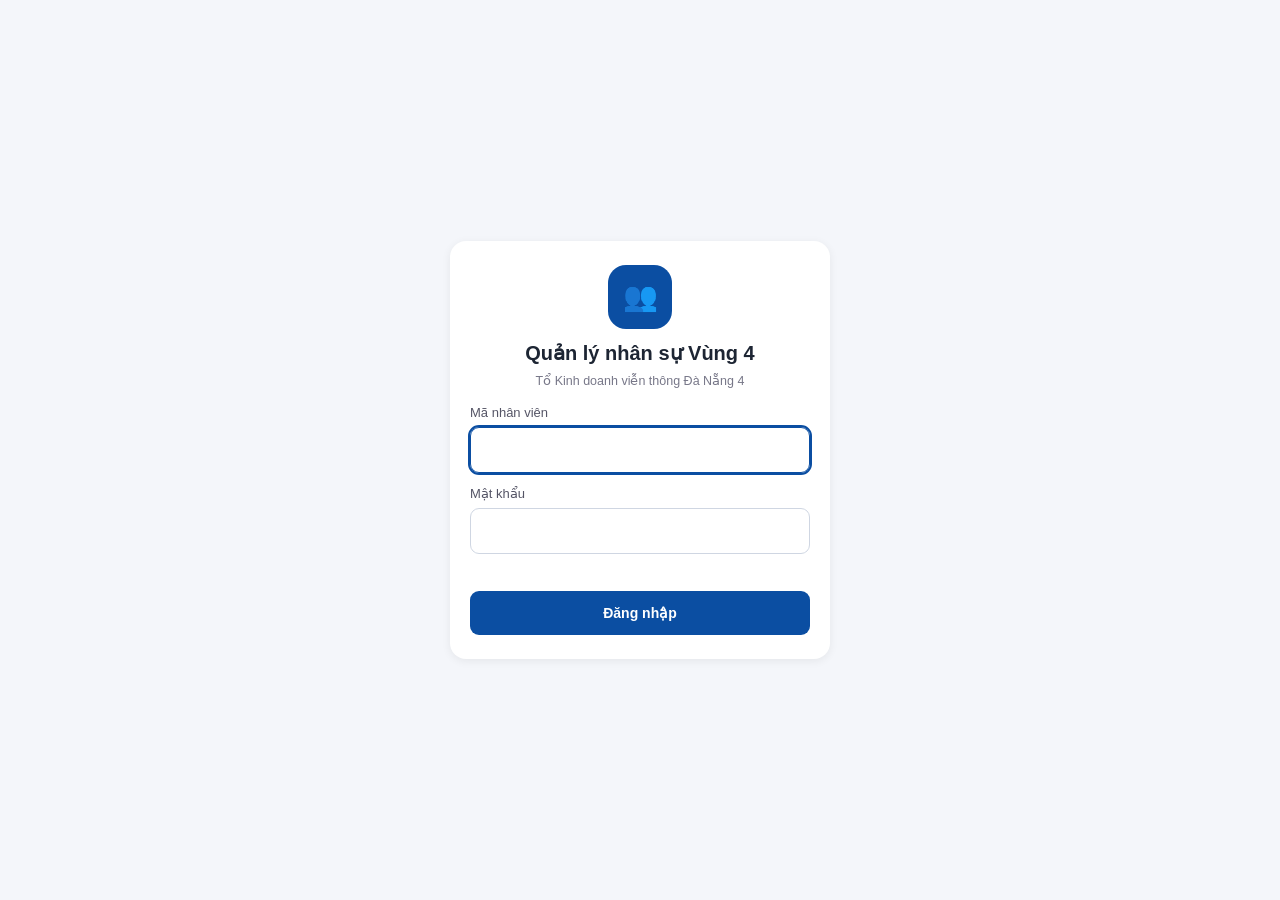
==== index.html @ 3102b497 "Trang Quản lý nhân sự Vùng 4 (giao diện) Co-Authored-By: Claude Opus 5.5 <noreply@anthropic.com> Cla" ====
<!doctype html>
<html lang="vi">
<head>
<meta charset="utf-8">
<meta name="viewport" content="width=device-width, initial-scale=1">
<title>Quản lý nhân sự Vùng 4</title>
<link rel="stylesheet" href="css/app.css">
</head>
<body>

<section id="man-dang-nhap" class="man" hidden>
  <form id="dn-form" class="hop" autocomplete="on" hidden>
    <div class="logo" aria-hidden="true">👥</div>
    <h1>Quản lý nhân sự Vùng 4</h1>
    <p class="hint giua">Tổ Kinh doanh viễn thông Đà Nẵng 4</p>
    <label for="dn-ma">Mã nhân viên</label>
    <input id="dn-ma" name="username" autocomplete="username" autocapitalize="off" spellcheck="false" required>
    <label for="dn-mk">Mật khẩu</label>
    <input id="dn-mk" name="password" type="password" autocomplete="current-password" required>
    <div id="dn-loi" class="loi" role="alert"></div>
    <button id="dn-nut" type="submit" class="btn khoi">Đăng nhập</button>
  </form>

  <form id="dmk-form" class="hop" hidden>
    <div class="logo" aria-hidden="true">🔑</div>
    <h1>Đổi mật khẩu</h1>
    <p id="dmk-ghichu" class="hint giua"></p>
    <label for="dmk-cu">Mật khẩu hiện tại</label>
    <input id="dmk-cu" type="password" autocomplete="current-password" required>
    <label for="dmk-moi">Mật khẩu mới (ít nhất 6 ký tự)</label>
    <input id="dmk-moi" type="password" autocomplete="new-password" minlength="6" required>
    <label for="dmk-lai">Nhập lại mật khẩu mới</label>
    <input id="dmk-lai" type="password" autocomplete="new-password" minlength="6" required>
    <div id="dmk-loi" class="loi" role="alert"></div>
    <button id="dmk-nut" type="submit" class="btn khoi">Đổi mật khẩu</button>
    <button id="dmk-huy" type="button" class="btn g khoi" hidden>Quay lại</button>
  </form>
</section>

<section id="khung" hidden>
  <header class="top">
    <div class="ai"><b id="nd-ten"></b><small id="nd-phu"></small></div>
    <div class="lenh">
      <button id="nut-doi-mk" type="button" class="lk">Đổi mật khẩu</button>
      <button id="nut-dang-xuat" type="button" class="lk">Đăng xuất</button>
    </div>
  </header>
  <nav id="the-ds" class="tabs" role="tablist"></nav>
  <main id="the-nd" class="body"></main>
</section>

<div id="dang-tai" class="dang-tai" hidden>Đang tải…</div>

<script src="js/config.js"></script>
<script src="js/core.js"></script>
<script src="js/kpi_image.js"></script>
<script src="js/store.js"></script>
<script src="js/ui.js"></script>
<script src="js/api.js"></script>
<script src="js/app.js"></script>
<!-- các file thẻ đặt ở đây, trước App.batDau() -->
<script src="js/tab-hoso.js"></script>
<script src="js/tab-duyet.js"></script>
<script src="js/tab-kpi.js"></script>
<script src="js/tab-nap.js"></script>
<script>App.batDau();</script>
</body>
</html>
---- css/app.css ----
*{box-sizing:border-box}
html,body{margin:0;background:#f4f6fa;color:#1d2533;font:15px/1.45 "Segoe UI",Roboto,Arial,sans-serif;overflow-wrap:anywhere}
[hidden]{display:none!important}
button{font:inherit;cursor:pointer}

.man{min-height:100vh;display:flex;align-items:center;justify-content:center;padding:24px 16px}
.hop{width:100%;max-width:380px;background:#fff;border-radius:16px;padding:24px 20px;box-shadow:0 2px 10px #0001}
.hop h1{font-size:20px;text-align:center;margin:0}
.logo{width:64px;height:64px;border-radius:18px;background:#0b4ea2;color:#fff;display:flex;align-items:center;justify-content:center;font-size:28px;margin:0 auto 10px}
.giua{text-align:center}
.hint{font-size:12.5px;color:#778;margin:4px 0 14px}
label{font-size:13px;color:#556;display:block;margin:12px 0 4px}
input,select{width:100%;padding:11px 12px;border:1px solid #cfd6e2;border-radius:9px;font:inherit;background:#fff;color:inherit}
input:focus,select:focus{outline:2px solid #0b4ea2;outline-offset:0;border-color:#0b4ea2}
.loi{color:#c62828;font-size:13px;margin-top:10px;min-height:1em}
.thanh-cong{color:#1b7a2c;font-size:13px}

.btn{display:inline-block;border:0;background:#0b4ea2;color:#fff;border-radius:9px;padding:9px 14px;font-weight:600;font-size:14px}
.btn.khoi{display:block;width:100%;margin-top:14px;padding:12px}
.btn.g{background:#eef2f8;color:#0b4ea2}
.btn:disabled{opacity:.55;cursor:default}

.top{background:#0b4ea2;color:#fff;padding:12px 16px;display:flex;align-items:center;justify-content:space-between;gap:10px}
.top .ai{min-width:0}
.top b{display:block;font-size:16px}
.top small{opacity:.85;font-size:12.5px}
.lenh{display:flex;flex-direction:column;align-items:flex-end;gap:2px;flex-shrink:0}
.lk{background:none;border:0;color:#fff;opacity:.9;font-size:12.5px;padding:2px 0;text-decoration:underline}

.tabs{display:flex;flex-wrap:wrap;gap:6px;padding:10px 12px;background:#fff;border-bottom:1px solid #e2e6ee;position:sticky;top:0;z-index:2}
.tab{border:0;padding:7px 12px;border-radius:999px;background:#eef2f8;color:#334;white-space:nowrap;font-size:13.5px}
.tab.on{background:#0b4ea2;color:#fff}
.tab .n{background:#e53935;color:#fff;border-radius:9px;padding:0 6px;margin-left:4px;font-size:11px}

.body{padding:12px;display:flex;flex-direction:column;gap:12px;max-width:1100px;margin:0 auto}
.card{background:#fff;border-radius:14px;padding:14px;box-shadow:0 1px 3px #0001}
.card h3{margin:0 0 10px;font-size:15px}

.ok{color:#1b7a2c;font-weight:700}.mid{color:#a46a00;font-weight:700}.low{color:#c62828;font-weight:700}

.dang-tai{position:fixed;left:50%;bottom:18px;transform:translateX(-50%);background:#1d2533;color:#fff;border-radius:999px;padding:7px 16px;font-size:13px;z-index:9;box-shadow:0 2px 8px #0003}

.card h3{display:flex;justify-content:space-between;align-items:center;gap:8px;flex-wrap:wrap}
.row{display:flex;justify-content:space-between;gap:10px;padding:8px 0;border-bottom:1px dashed #e7eaf0}
.row:last-child{border:0}
.row>span{color:#667;flex-shrink:0}
.row>b{font-weight:600;text-align:right;min-width:0}
.row.sua{flex-direction:column;gap:4px}
.row.sua>b{text-align:left;font-weight:400}
.trong{color:#99a;font-weight:400}
.lock{color:#99a;font-size:12px;font-weight:400}
.pend{display:block;font-size:12.5px;color:#a15c00;background:#fff4e0;border-radius:6px;padding:2px 6px;margin-top:3px;font-weight:500}
.rej{display:block;font-size:12.5px;color:#b71c1c;background:#fdeaea;border-radius:6px;padding:2px 6px;margin-top:3px;font-weight:500}
.old{text-decoration:line-through;color:#999;font-weight:400}
.btn.xanh{background:#2e7d32}
.btn.do{background:#fff;color:#c62828;border:1px solid #e0b4b4}
.btn.nho{padding:6px 12px;font-size:13px}
.nhom-nut{display:flex;gap:8px;margin-top:12px;flex-wrap:wrap}
.req{border:1px solid #e6e9ef;border-radius:10px;padding:10px;margin-bottom:10px}
.req:last-child{margin-bottom:0}
.req .row>b{font-weight:500}
.tu-choi{margin-top:8px}
.the{display:flex;flex-direction:column;gap:12px}
.loi-the{color:#c62828}

.cuon{overflow-x:auto;-webkit-overflow-scrolling:touch;margin:0 -4px;padding:0 4px}
table.kpi{width:100%;border-collapse:collapse;font-size:12.5px;min-width:520px}
table.ca-nhan-bang{min-width:0}
table.kpi th,table.kpi td{padding:6px 5px;text-align:right;border-bottom:1px solid #edf0f5;vertical-align:middle;position:relative}
table.kpi th{color:#667;font-weight:600;font-size:11.5px;white-space:nowrap}
table.kpi td:first-child,table.kpi th:first-child{text-align:left}
table.kpi td.ten b{display:block;font-weight:600;white-space:nowrap}
table.kpi td.ten small{color:#889;font-size:11px;white-space:nowrap}
table.kpi td small.so{display:block;color:#889;font-weight:400;font-size:10.5px}
table.ca-nhan-bang td small.so{display:none}
table.ca-nhan-bang td.mo small.so{display:block}
table.ca-nhan-bang td{cursor:pointer}
table.ca-nhan-bang td:first-child{cursor:default;white-space:nowrap}
table.kpi tr.grp td{background:#eef3fb;font-weight:700;color:#0b4ea2;text-align:left}
table.kpi tr.tot td{background:#f6f8fb;font-weight:700}
table.kpi .trong{color:#b8c0cc}
.adj{background:#efe3fb;color:#6a1b9a;border-radius:5px;padding:0 4px;font-size:10.5px;margin-left:2px;font-weight:700}
.loc{display:grid;grid-template-columns:repeat(3,minmax(0,1fr));gap:6px;margin-bottom:8px}
.loc select,#kpi-toi-chon,#kpi-tong-thang{padding:7px 8px;font-size:13px}
#kpi-toi-chon{margin-bottom:8px}
#kpi-tong-thang{width:auto}
.ghi-chu{margin:6px 0 0;padding-left:18px;font-size:12.5px;color:#4a3478}
.canh-bao{margin-top:12px;background:#fff8e6;border-radius:10px;padding:8px 12px;font-size:12.5px;color:#6b4a00}
.canh-bao ul{margin:4px 0 0;padding-left:18px}
iframe.dash{width:100%;min-height:420px;border:0;border-radius:10px;background:#f9f9f7;display:block;margin-top:8px}
.kpis{display:grid;grid-template-columns:1fr 1fr;gap:8px;margin-top:4px}
.kpis .k{background:#f4f7fc;border-radius:10px;padding:8px 10px;min-width:0}
.kpis .k>span{font-size:11.5px;color:#667;display:block}
.kpis .k b{font-size:17px}.kpis .k small{color:#778;font-size:12px}.kpis .k em{font-style:normal;font-weight:700;font-size:13px}
.bar{height:6px;background:#e5e9f0;border-radius:4px;margin-top:5px;overflow:hidden}.bar i{display:block;height:100%;background:#0b4ea2}
#kpi-tong-chi-tiet{margin-top:10px}
#kpi-tong-chi-tiet summary{cursor:pointer;color:#0b4ea2;font-weight:600;font-size:14px;padding:6px 0}

.an-file{position:absolute;width:1px;height:1px;opacity:0;pointer-events:none}
.drop{display:block;border:2px dashed #9fb4d6;border-radius:12px;padding:18px;text-align:center;color:#4a6ea8;background:#f5f8fd;cursor:pointer;margin:0;font-size:15px}
.drop small{color:#6a7fa3;font-size:12px}
.drop.over{background:#e6effc}
.log{padding-left:18px;margin:8px 0 0;font-size:12.5px}
.log li{margin:4px 0}
.log li.l-ok::marker{content:'✅ '}.log li.l-warn::marker{content:'⚠️ '}.log li.l-err::marker{content:'❌ '}
.log li.l-err{color:#c62828}
.chip{display:inline-block;font-size:11.5px;padding:3px 8px;border-radius:999px;background:#e8f5e9;color:#2e7d32;margin:2px}
.chip.off{background:#f1f1f1;color:#888}
table.du-lieu{width:100%;border-collapse:collapse;font-size:12.5px;margin-top:8px;min-width:420px}
table.du-lieu th,table.du-lieu td{padding:6px 5px;text-align:left;border-bottom:1px solid #edf0f5;vertical-align:top}
table.du-lieu th{color:#667;font-size:11.5px;font-weight:600}
table.du-lieu td.wrap{word-break:break-all;max-width:180px}
.nho-xam{display:block;color:#889;font-size:11px}
.lk-do{background:none;border:0;color:#c62828;text-decoration:underline;padding:0;font-size:12.5px}
.luoi-f{display:grid;grid-template-columns:repeat(auto-fit,minmax(140px,1fr));gap:0 10px;margin-top:6px}
.luoi-f label{margin:10px 0 4px}
.ket-qua{margin-top:12px;border-radius:10px;padding:8px 12px;font-size:13px}
.ket-qua p{margin:4px 0}
.ket-qua ul{margin:4px 0;padding-left:18px;font-size:12.5px}
.ket-qua.kq-ok{background:#e8f5e9;color:#1b5e20}
.ket-qua.kq-loi{background:#fdeaea;color:#b71c1c}
label.btn{cursor:pointer;margin:0}
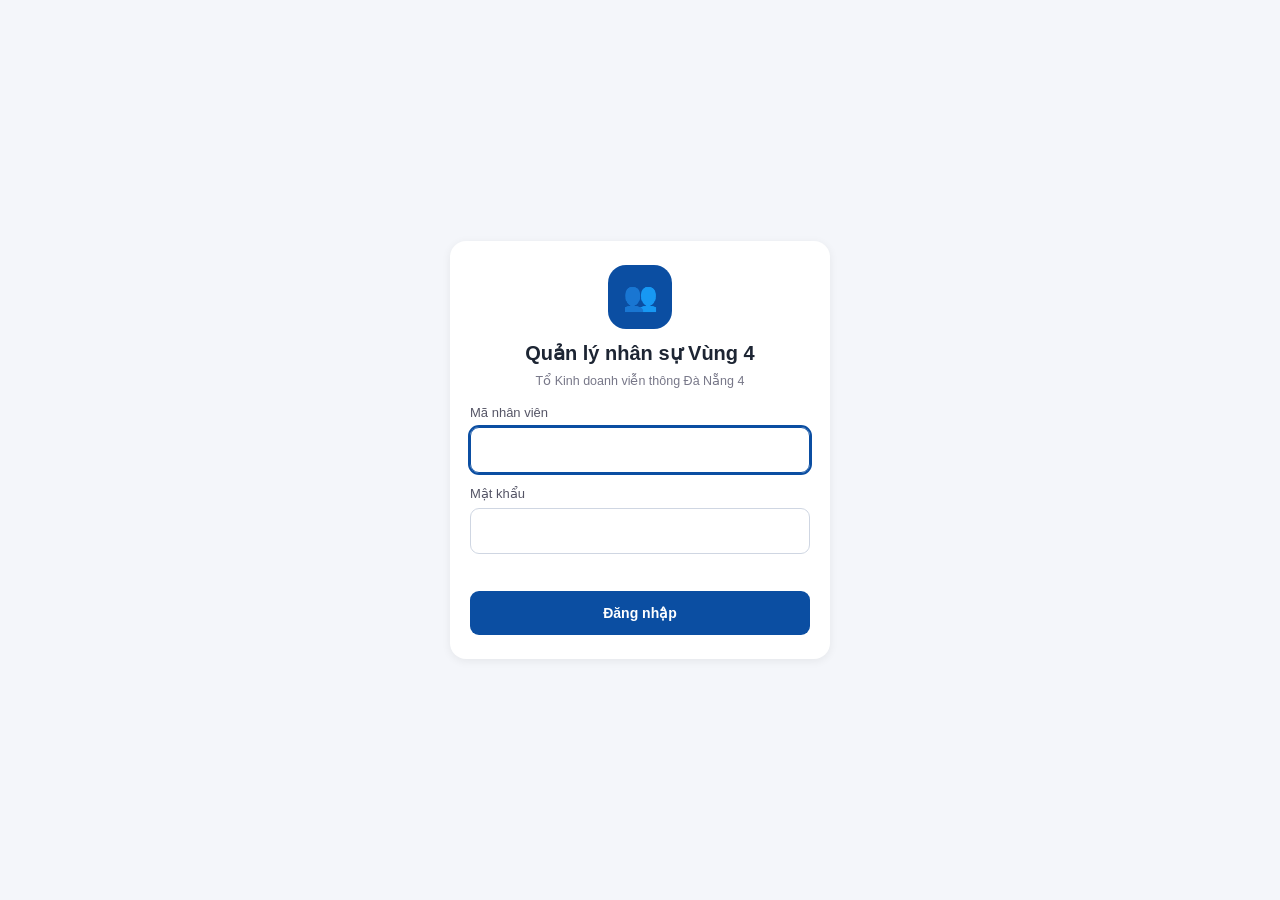
==== commit 1d7d8260: "Giao diện: Nhiệm vụ" ====
--- a/index.html
+++ b/index.html
@@ -49,7 +49,7 @@
   <main id="the-nd" class="body"></main>
 </section>
 
-<div id="dang-tai" class="dang-tai" hidden>Đang tải…</div>
+<div id="dang-tai" class="dang-tai" hidden role="status" aria-live="polite"><div class="hop"><span class="quay" aria-hidden="true"></span><span>Đang tải dữ liệu…</span></div></div>
 
 <script src="js/config.js"></script>
 <script src="js/core.js"></script>
@@ -59,6 +59,13 @@
 <script src="js/api.js"></script>
 <script src="js/app.js"></script>
 <!-- các file thẻ đặt ở đây, trước App.batDau() -->
+<script src="js/markdown.js"></script>
+<script src="js/huongdan-chung.js"></script>
+<script src="js/huongdan-soan.js"></script>
+<script src="js/tab-huongdan.js"></script>
+<script src="js/nhiemvu-chung.js"></script>
+<script src="js/tab-nhiemvu.js"></script>
+<script src="js/nhiemvu-quanly.js"></script>
 <script src="js/tab-hoso.js"></script>
 <script src="js/tab-duyet.js"></script>
 <script src="js/tab-kpi.js"></script>
--- a/css/app.css
+++ b/css/app.css
@@ -32,13 +32,21 @@
 .tab.on{background:#0b4ea2;color:#fff}
 .tab .n{background:#e53935;color:#fff;border-radius:9px;padding:0 6px;margin-left:4px;font-size:11px}
 
-.body{padding:12px;display:flex;flex-direction:column;gap:12px;max-width:1100px;margin:0 auto}
+.body{padding:12px;display:flex;flex-direction:column;gap:12px;max-width:1600px;margin:0 auto}
 .card{background:#fff;border-radius:14px;padding:14px;box-shadow:0 1px 3px #0001}
 .card h3{margin:0 0 10px;font-size:15px}
 
 .ok{color:#1b7a2c;font-weight:700}.mid{color:#a46a00;font-weight:700}.low{color:#c62828;font-weight:700}
 
-.dang-tai{position:fixed;left:50%;bottom:18px;transform:translateX(-50%);background:#1d2533;color:#fff;border-radius:999px;padding:7px 16px;font-size:13px;z-index:9;box-shadow:0 2px 8px #0003}
+/* Vòng quay tải dữ liệu: to, giữa màn hình (26/11/2026 - bản cũ nhỏ ở đáy, người dùng tưởng trang trống) */
+.dang-tai{position:fixed;inset:0;display:flex;align-items:center;justify-content:center;z-index:9;pointer-events:none;background:rgba(238,242,247,.35)}
+.dang-tai[hidden]{display:none}
+.dang-tai .hop{display:flex;flex-direction:column;align-items:center;gap:12px;background:#fff;border-radius:16px;padding:22px 28px;box-shadow:0 6px 24px #0b2a5a33;color:#1d2533;font-size:15px;font-weight:600}
+.quay{display:inline-block;width:54px;height:54px;border:5px solid #dbe6f5;border-top-color:#0b4ea2;border-radius:50%;animation:quay .9s linear infinite}
+.quay.nho{width:34px;height:34px;border-width:4px}
+@keyframes quay{to{transform:rotate(360deg)}}
+@media (prefers-reduced-motion:reduce){.quay{animation-duration:2.5s}}
+.dang-dung{display:flex;flex-direction:column;align-items:center;gap:10px;padding:40px 0;color:#4b5869;font-weight:600}
 
 .card h3{display:flex;justify-content:space-between;align-items:center;gap:8px;flex-wrap:wrap}
 .row{display:flex;justify-content:space-between;gap:10px;padding:8px 0;border-bottom:1px dashed #e7eaf0}
@@ -120,3 +128,113 @@
 .ket-qua.kq-ok{background:#e8f5e9;color:#1b5e20}
 .ket-qua.kq-loi{background:#fdeaea;color:#b71c1c}
 label.btn{cursor:pointer;margin:0}
+/* Thẻ KPI bố cục giống web báo cáo cũ (26/11/2026): tab con, ảnh KPI ngang/dọc, 5 ô tóm tắt */
+.tab-con{display:flex;gap:4px;border-bottom:1px solid #dbe1ea;margin:0 0 10px;overflow-x:auto}
+.tab-con .tab{background:none;border-radius:0;border-bottom:2.5px solid transparent;color:#4b5869;font-weight:600;padding:9px 12px;font-size:14px}
+.tab-con .tab.on{background:none;color:#0b4ea2;border-bottom-color:#0b4ea2}
+.seg{display:inline-flex;border:1px solid #dbe1ea;border-radius:9px;overflow:hidden;background:#fff}
+.seg button{border:0;background:transparent;color:#4b5869;font-weight:600;font-size:13px;padding:8px 12px}
+.seg button+button{border-left:1px solid #dbe1ea}
+.seg button[aria-pressed=true]{background:#e3eefc;color:#0b4ea2}
+#kpi-chi-tiet{margin-top:12px}
+#kpi-chi-tiet>summary{cursor:pointer;font-weight:600;color:#0b4ea2;padding:6px 0}
+@media (min-width:700px){.kpis{grid-template-columns:repeat(auto-fit,minmax(170px,1fr))}}
+/* Hồ sơ trên máy tính: 2 cột (công việc | cá nhân), khung rộng tối đa 1200px (26/11/2026) */
+@media (min-width:900px){
+  .hs-luoi,.hs-chon-the{width:100%;max-width:1200px;margin-inline:auto;box-sizing:border-box}
+  .hs-luoi{display:grid;grid-template-columns:repeat(2,minmax(0,1fr));align-items:start}
+  .hs-luoi>.card:not(#hs-congviec):not(#hs-canhan){grid-column:1/-1}
+  .hs-chon-the{display:flex;align-items:center;gap:12px}
+  .hs-chon-the>label{margin:0;white-space:nowrap}
+  .hs-chon-the>select{max-width:420px}
+}
+/* Xuất Excel báo cáo thực hiện (27/11/2026) */
+.xuat-nhom{border:1px solid #dbe1ea;border-radius:10px;padding:8px 10px 10px;margin:0 0 10px}
+.xuat-nhom legend{font-weight:600;font-size:13px;padding:0 4px;color:#33404f}
+.lk{border:0;background:none;color:#0b4ea2;font-size:12px;font-weight:600;padding:0;text-decoration:underline}
+.ds-chon{display:flex;flex-wrap:wrap;gap:6px}
+.o-chon{display:inline-flex;align-items:center;gap:5px;margin:0;padding:5px 10px;border:1px solid #dbe1ea;border-radius:999px;font-size:13px;background:#fff;cursor:pointer}
+.o-chon:has(input:checked){background:#e3eefc;border-color:#9dbbe6;color:#0b4ea2}
+.o-chon input{margin:0;width:auto;flex:none}
+.o-chon{white-space:nowrap;width:auto}
+.hs-chon-the>#hs-tai-excel{margin-left:auto;white-space:nowrap}
+@media (max-width:640px){.hs-chon-the>#hs-tai-excel{display:block;width:100%;margin-top:8px}}
+
+/* ===== Chính sách & Hướng dẫn (27/11/2026) ===== */
+.hd-lenh{display:flex;gap:6px;flex-wrap:wrap;align-items:center}
+#hd-tim{margin:0 0 10px}
+.hd-ds{display:flex;flex-direction:column;gap:8px}
+.hd-muc{border:1px solid #e2e6ee;border-radius:10px;padding:0 10px}
+.hd-muc>summary{cursor:pointer;font-weight:600;padding:10px 0;list-style-position:inside}
+.hd-muc>summary small{color:#778;font-weight:400}
+.hd-muc .hint{margin:0 0 10px}
+.hd-bai{display:flex;flex-direction:column;align-items:flex-start;gap:2px;width:100%;text-align:left;background:#fff;border:0;border-top:1px dashed #e7eaf0;padding:10px 2px;font:inherit;color:inherit;cursor:pointer}
+.hd-ds>.hd-bai{border:1px solid #e2e6ee;border-radius:10px;padding:10px}
+.hd-bai:hover .hd-td{color:#0b4ea2}
+.hd-td{font-weight:600;display:flex;gap:6px;align-items:center;flex-wrap:wrap}
+.hd-td .chip{margin:0}
+.hd-bai small{color:#778;font-size:12px}
+.hd-doc .hd-lenh{justify-content:space-between;margin-bottom:6px}
+.hd-tieu-de{font-size:18px;margin:6px 0 2px}
+.hd-tep{display:flex;flex-direction:column;gap:6px;margin-top:14px;padding-top:10px;border-top:1px solid #e2e6ee}
+.md{line-height:1.55;overflow-wrap:anywhere}
+.md h2{font-size:17px;margin:14px 0 6px}.md h3{font-size:15.5px;margin:12px 0 6px}.md h4{font-size:14.5px;margin:10px 0 4px}
+.md p{margin:0 0 10px}.md ul,.md ol{margin:0 0 10px;padding-left:22px}
+.md img{max-width:100%;height:auto;border-radius:8px}
+.md table{border-collapse:collapse;margin:0 0 10px;display:block;overflow-x:auto;max-width:100%}
+.md th,.md td{border:1px solid #d5dbe5;padding:6px 9px;text-align:left}
+.md th{background:#f3f6fb}
+.hd-tb{background:#e8f5e9;color:#1b5e20;font-size:13.5px}
+.hds label{display:block;font-size:13px;color:#556;margin:10px 0 4px}
+.hds-dau{display:flex;justify-content:space-between;align-items:flex-end;gap:8px}
+.hds-nut{display:flex;flex-wrap:wrap;gap:6px;margin:6px 0}
+.hds-nd{width:100%;min-height:16em;padding:10px 12px;border:1px solid #cfd6e2;border-radius:9px;font:13.5px/1.5 ui-monospace,Consolas,monospace;resize:vertical}
+.hds-xem{border:1px dashed #cfd6e2;border-radius:9px;padding:10px 12px;min-height:8em}
+.hds-tep .row{align-items:center}
+.hds .hd-lenh{margin-top:12px}
+.hdm-ds{display:flex;flex-direction:column;gap:6px;margin-bottom:8px}
+.hdm-dong{display:flex;gap:6px;align-items:center}
+.hdm-dong input{flex:1}
+.hdm-dong small{white-space:nowrap;margin:0}
+/* ===== Nhiệm vụ ===== */
+.nv-viec h3{margin-bottom:4px}
+.nv-phu-dong-chu{display:flex;flex-wrap:wrap;gap:4px 12px;font-size:12.5px;color:#778;margin-bottom:8px}
+.nv-qh{color:#c62828;font-weight:600}
+.nv-tt{display:inline-block;font-size:13px;padding:4px 10px;border-radius:8px;background:#f1f3f7;color:#445;margin-bottom:8px}
+.nv-tt.cho{background:#fff6e0;color:#8a5a00}
+.nv-tt.do{background:#fdecea;color:#c62828;font-weight:600}
+.nv-mo-ta{white-space:pre-line;margin:6px 0 10px}
+.nv-luoi{display:grid;grid-template-columns:repeat(auto-fill,minmax(88px,1fr));gap:8px;margin:8px 0}
+.nv-o{position:relative;aspect-ratio:1;border-radius:10px;overflow:hidden;background:#eef2f8;display:flex;align-items:center;justify-content:center}
+.nv-o{cursor:zoom-in}
+.nv-o img{width:100%;height:100%;object-fit:cover}
+.nv-o img:not([src]){visibility:hidden}
+.nv-o-chu{display:none;position:absolute;inset:0;align-items:center;justify-content:center;text-align:center;font-size:11px;color:#778;padding:6px}
+.nv-chua-nho .nv-o-chu{display:flex}
+.nv-chua-nho img{visibility:hidden}
+.nv-o .chip{position:absolute;left:4px;top:4px;margin:0;background:#0b4ea2;color:#fff}
+.nv-xoa-anh{position:absolute;right:4px;top:4px;width:26px;height:26px;border-radius:50%;border:0;background:#000a;color:#fff;font-size:13px;cursor:pointer}
+.nv-tien-trinh .nv-dong{font-size:13px;margin:4px 0;display:flex;align-items:center;gap:8px;flex-wrap:wrap}
+.nv-xong p{margin:6px 0;font-size:15px;text-align:center}
+.nv-phu{position:fixed;inset:0;background:#000c;z-index:50;display:flex;flex-direction:column;align-items:center;justify-content:center;padding:12px;gap:8px}
+.nv-phu>img,.nv-phu-nd img{max-width:100%;max-height:80vh;object-fit:contain}
+.nv-phu-nd{display:flex;flex-direction:column;align-items:center;gap:8px;color:#fff}
+.nv-phu-dong{align-self:flex-end}
+.hds-doc-lai{display:flex;align-items:center;gap:6px;font-size:13px;margin:8px 0}
+.hd-da-doc{margin-top:14px;justify-content:center}
+.nv-tabcon{display:flex;gap:6px;flex-wrap:wrap;margin-bottom:10px}
+.nv-tabcon .btn.on{background:#0b4ea2;color:#fff}
+.nv-ds .hd-bai small.nv-qh{color:#c62828}
+.nv-cuon{overflow-x:auto}
+.nv-bang{width:100%;border-collapse:collapse;font-size:13px;margin-top:8px}
+.nv-bang th,.nv-bang td{border-bottom:1px solid #eef0f4;padding:6px 4px;text-align:left;vertical-align:top}
+.nv-bang tr.tt-TraLai td:last-child{color:#c62828}
+.nv-bang tr.tt-Xong td:last-child{color:#2e7d32}
+.nv-loc{display:flex;gap:6px;flex-wrap:wrap;margin:4px 0}
+.nv-loc select{flex:1;min-width:140px}
+.nv-chon{max-height:320px;overflow-y:auto;border:1px solid #e3e7ee;border-radius:10px;padding:6px 8px;margin:6px 0}
+.nv-chon-nhom{font-size:12px;font-weight:600;color:#778;margin:6px 0 2px}
+.nv-chon-dong{display:flex;align-items:center;gap:6px;font-size:13.5px;padding:3px 0}
+.nv-chon-dong small{color:#889}
+.nv-chon-dong.mo{opacity:.6}
+.nv-luot textarea,.nvf textarea{width:100%;box-sizing:border-box}
